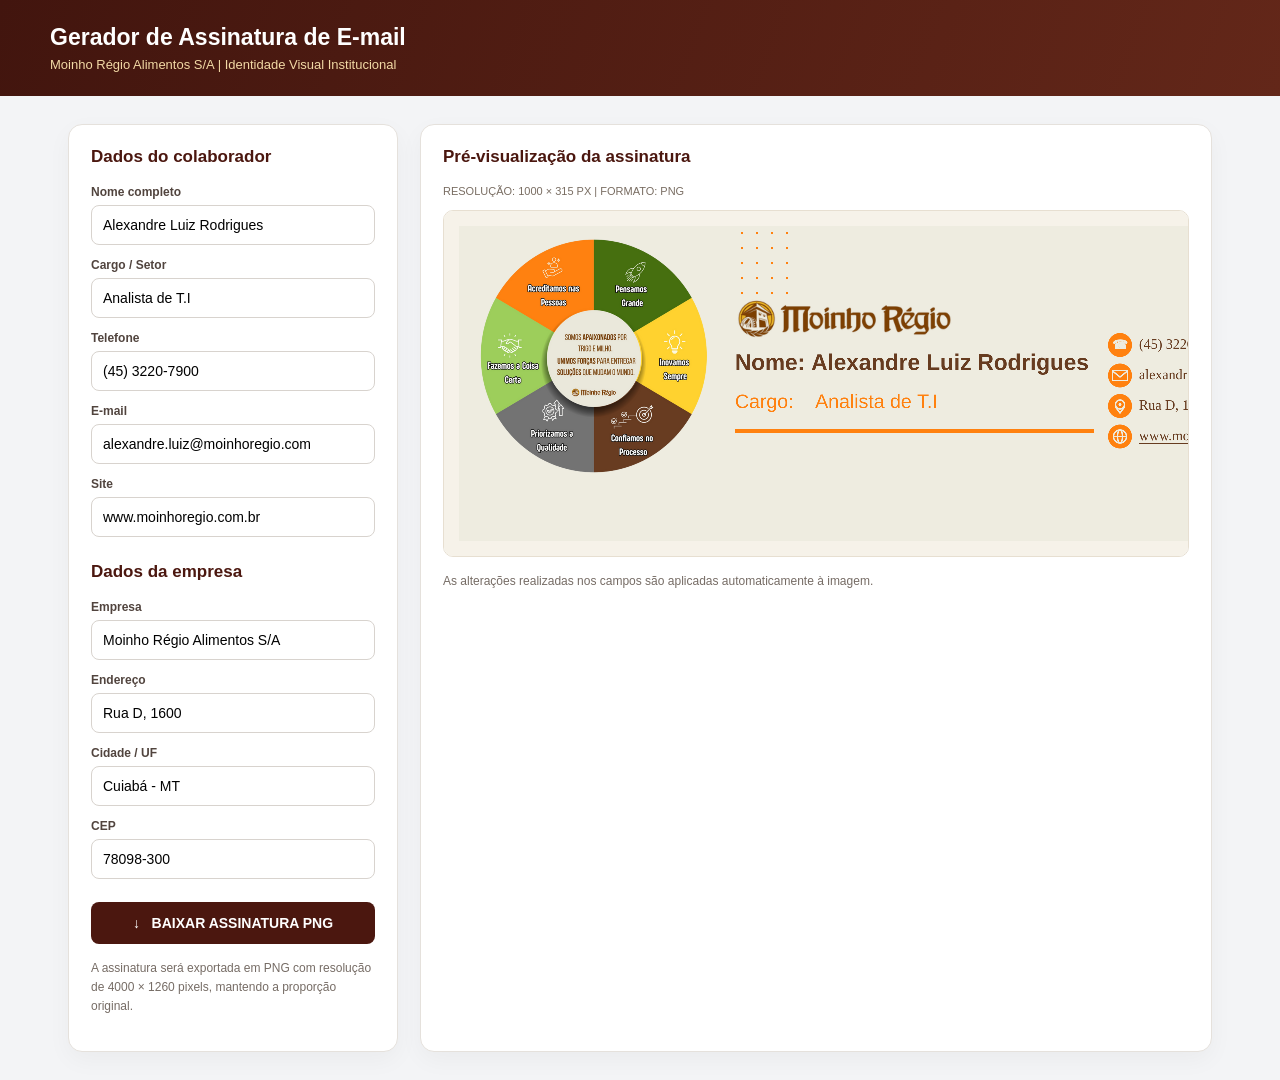
==== index.html @ bf282842 "Open signature generator from GitHub Pages root" ====
<!doctype html>
<html lang="pt-BR">
<head>
  <meta charset="utf-8">
  <meta name="viewport" content="width=device-width, initial-scale=1">
  <meta http-equiv="refresh" content="0; url=./GERADOR%20DE%20ASSINATURAS%20%20-%20ATUALIZADO.html">
  <title>Abrindo Gerador de Assinaturas</title>
  <script>
    window.location.replace('./GERADOR%20DE%20ASSINATURAS%20%20-%20ATUALIZADO.html');
  </script>
</head>
<body>
  <p>Abrindo o gerador… Se não abrir automaticamente, <a href="./GERADOR%20DE%20ASSINATURAS%20%20-%20ATUALIZADO.html">acesse o Gerador de Assinaturas</a>.</p>
</body>
</html>
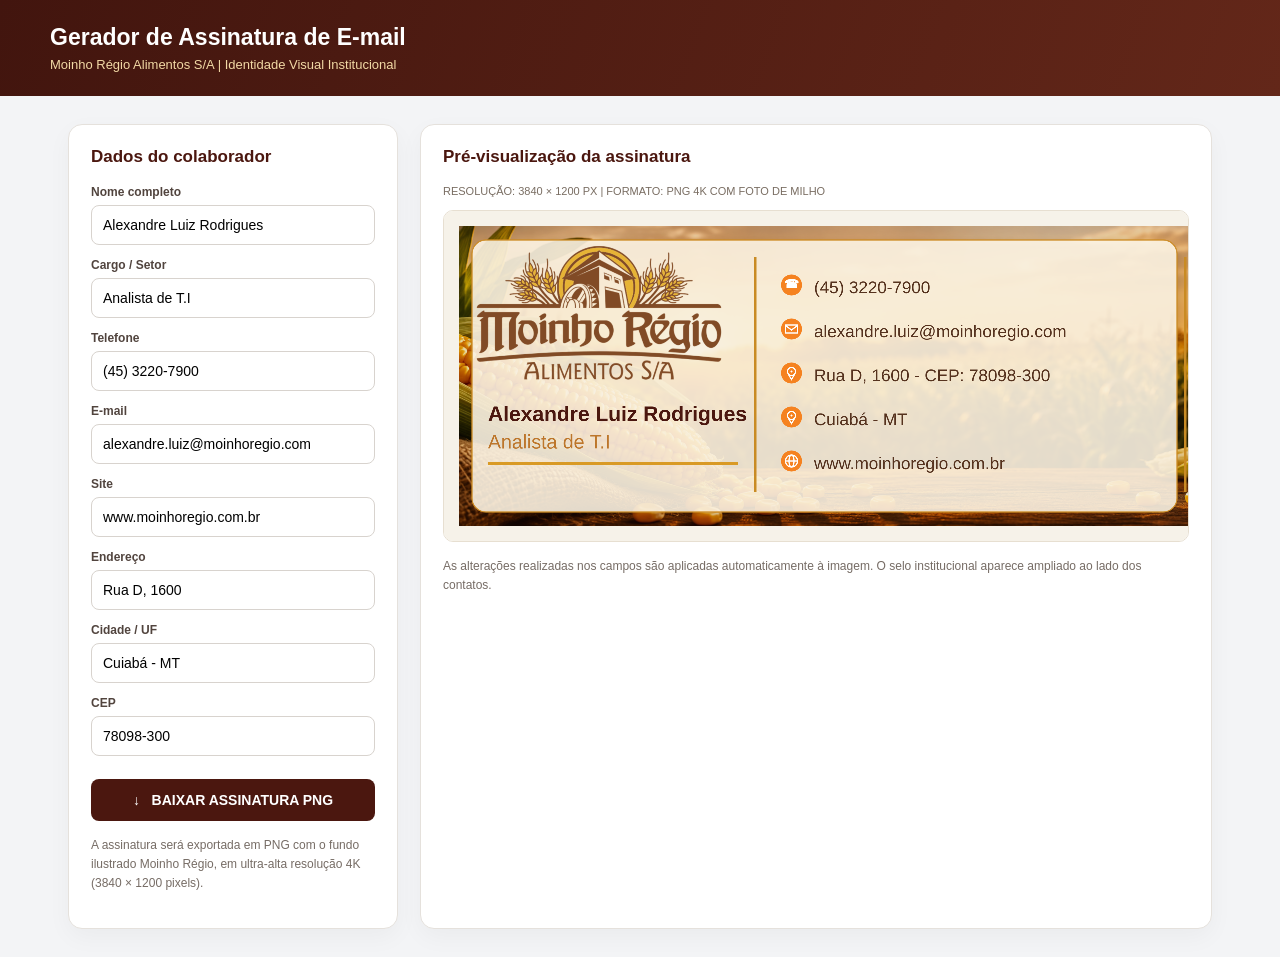
==== commit e88c7b63: "Add files via upload" ====
--- a/index.html
+++ b/index.html
@@ -1,15 +1,370 @@
-<!doctype html>
+
+<!DOCTYPE html>
 <html lang="pt-BR">
 <head>
-  <meta charset="utf-8">
-  <meta name="viewport" content="width=device-width, initial-scale=1">
-  <meta http-equiv="refresh" content="0; url=./GERADOR%20DE%20ASSINATURAS%20%20-%20ATUALIZADO.html">
-  <title>Abrindo Gerador de Assinaturas</title>
-  <script>
-    window.location.replace('./GERADOR%20DE%20ASSINATURAS%20%20-%20ATUALIZADO.html');
-  </script>
+<meta charset="UTF-8">
+<meta name="viewport" content="width=device-width, initial-scale=1.0">
+<title>Gerador de Assinaturas | Moinho Régio</title>
+
+<style>
+:root {
+    --brown: #4b170f;
+    --gold: #e5a000;
+    --cream: #fff8e8;
+}
+
+* {
+    box-sizing: border-box;
+}
+
+body {
+    margin: 0;
+    background: #f3f4f6;
+    color: #33231e;
+    font-family: Arial, Helvetica, sans-serif;
+}
+
+header {
+    background: linear-gradient(110deg, #42150e, #632719);
+    color: white;
+    padding: 24px;
+}
+
+.header-content {
+    max-width: 1180px;
+    margin: auto;
+}
+
+header h1 {
+    margin: 0 0 6px;
+    font-size: 23px;
+}
+
+header p {
+    margin: 0;
+    color: #f2d9a5;
+    font-size: 13px;
+}
+
+main {
+    max-width: 1180px;
+    margin: 28px auto;
+    padding: 0 18px;
+    display: grid;
+    grid-template-columns: 330px minmax(0, 1fr);
+    gap: 22px;
+}
+
+.panel {
+    background: white;
+    border: 1px solid #e5e1dc;
+    border-radius: 14px;
+    padding: 22px;
+    box-shadow: 0 8px 25px #24160d0a;
+}
+
+h2 {
+    color: var(--brown);
+    font-size: 17px;
+    margin: 0 0 18px;
+}
+
+.field {
+    margin-bottom: 13px;
+}
+
+label {
+    display: block;
+    font-size: 12px;
+    font-weight: bold;
+    margin-bottom: 6px;
+    color: #51443e;
+}
+
+input {
+    width: 100%;
+    padding: 11px;
+    border: 1px solid #d8d3ce;
+    border-radius: 8px;
+    font-size: 14px;
+    outline: none;
+}
+
+input:focus {
+    border-color: var(--gold);
+    box-shadow: 0 0 0 2px #f5d58c55;
+}
+
+button {
+    border: none;
+    border-radius: 8px;
+    padding: 13px 16px;
+    font-size: 14px;
+    font-weight: bold;
+    cursor: pointer;
+}
+
+.download-button {
+    width: 100%;
+    background: var(--brown);
+    color: white;
+    margin-top: 10px;
+    transition: .2s;
+}
+
+.download-button:hover {
+    background: #68291d;
+}
+
+.preview-wrap {
+    overflow: auto;
+    padding: 15px;
+    background: #f6f2e9;
+    border: 1px solid #e7dfd1;
+    border-radius: 10px;
+}
+
+canvas {
+    display: block;
+    width: 960px;
+    height: 300px;
+    background: #fffaf0;
+}
+
+.dimensions {
+    font-size: 11px;
+    color: #796d62;
+    margin-bottom: 13px;
+}
+
+.note {
+    font-size: 12px;
+    line-height: 1.6;
+    color: #766c65;
+    margin-top: 15px;
+}
+
+@media(max-width: 850px) {
+    main {
+        grid-template-columns: 1fr;
+    }
+}
+</style>
 </head>
+
 <body>
-  <p>Abrindo o gerador… Se não abrir automaticamente, <a href="./GERADOR%20DE%20ASSINATURAS%20%20-%20ATUALIZADO.html">acesse o Gerador de Assinaturas</a>.</p>
+
+<header>
+    <div class="header-content">
+        <h1>Gerador de Assinatura de E-mail</h1>
+        <p>Moinho Régio Alimentos S/A | Identidade Visual Institucional</p>
+    </div>
+</header>
+
+<main>
+
+<!-- FORMULÁRIO -->
+
+<section class="panel">
+
+<h2>Dados do colaborador</h2>
+
+<div class="field">
+    <label>Nome completo</label>
+    <input id="name" value="Alexandre Luiz Rodrigues">
+</div>
+
+<div class="field">
+    <label>Cargo / Setor</label>
+    <input id="role" value="Analista de T.I">
+</div>
+
+<div class="field">
+    <label>Telefone</label>
+    <input id="phone" value="(45) 3220-7900">
+</div>
+
+<div class="field">
+    <label>E-mail</label>
+    <input id="email" value="alexandre.luiz@moinhoregio.com">
+</div>
+
+<div class="field">
+    <label>Site</label>
+    <input id="website" value="www.moinhoregio.com.br">
+</div>
+
+<div class="field">
+    <label>Endereço</label>
+    <input id="address" value="Rua D, 1600">
+</div>
+
+<div class="field">
+    <label>Cidade / UF</label>
+    <input id="city" value="Cuiabá - MT">
+</div>
+
+<div class="field">
+    <label>CEP</label>
+    <input id="cep" value="78098-300">
+</div>
+
+<button class="download-button" id="download">
+    ↓ &nbsp; BAIXAR ASSINATURA PNG
+</button>
+
+<p class="note">
+    A assinatura será exportada em PNG com o fundo ilustrado Moinho Régio, em ultra-alta resolução 4K (3840 × 1200 pixels).
+</p>
+
+</section>
+
+<!-- PRÉ-VISUALIZAÇÃO -->
+
+<section class="panel">
+
+<h2>Pré-visualização da assinatura</h2>
+
+<div class="dimensions">
+    RESOLUÇÃO: 3840 × 1200 PX | FORMATO: PNG 4K COM FOTO DE MILHO
+</div>
+
+<div class="preview-wrap">
+    <canvas id="signature" width="3840" height="1200"></canvas>
+</div>
+
+<p class="note">
+    As alterações realizadas nos campos são aplicadas automaticamente à imagem. O selo institucional aparece ampliado ao lado dos contatos.
+</p>
+
+</section>
+
+</main>
+
+<script>
+const canvas = document.getElementById("signature");
+const ctx = canvas.getContext("2d");
+const background = new Image();
+background.src = "[data-uri]